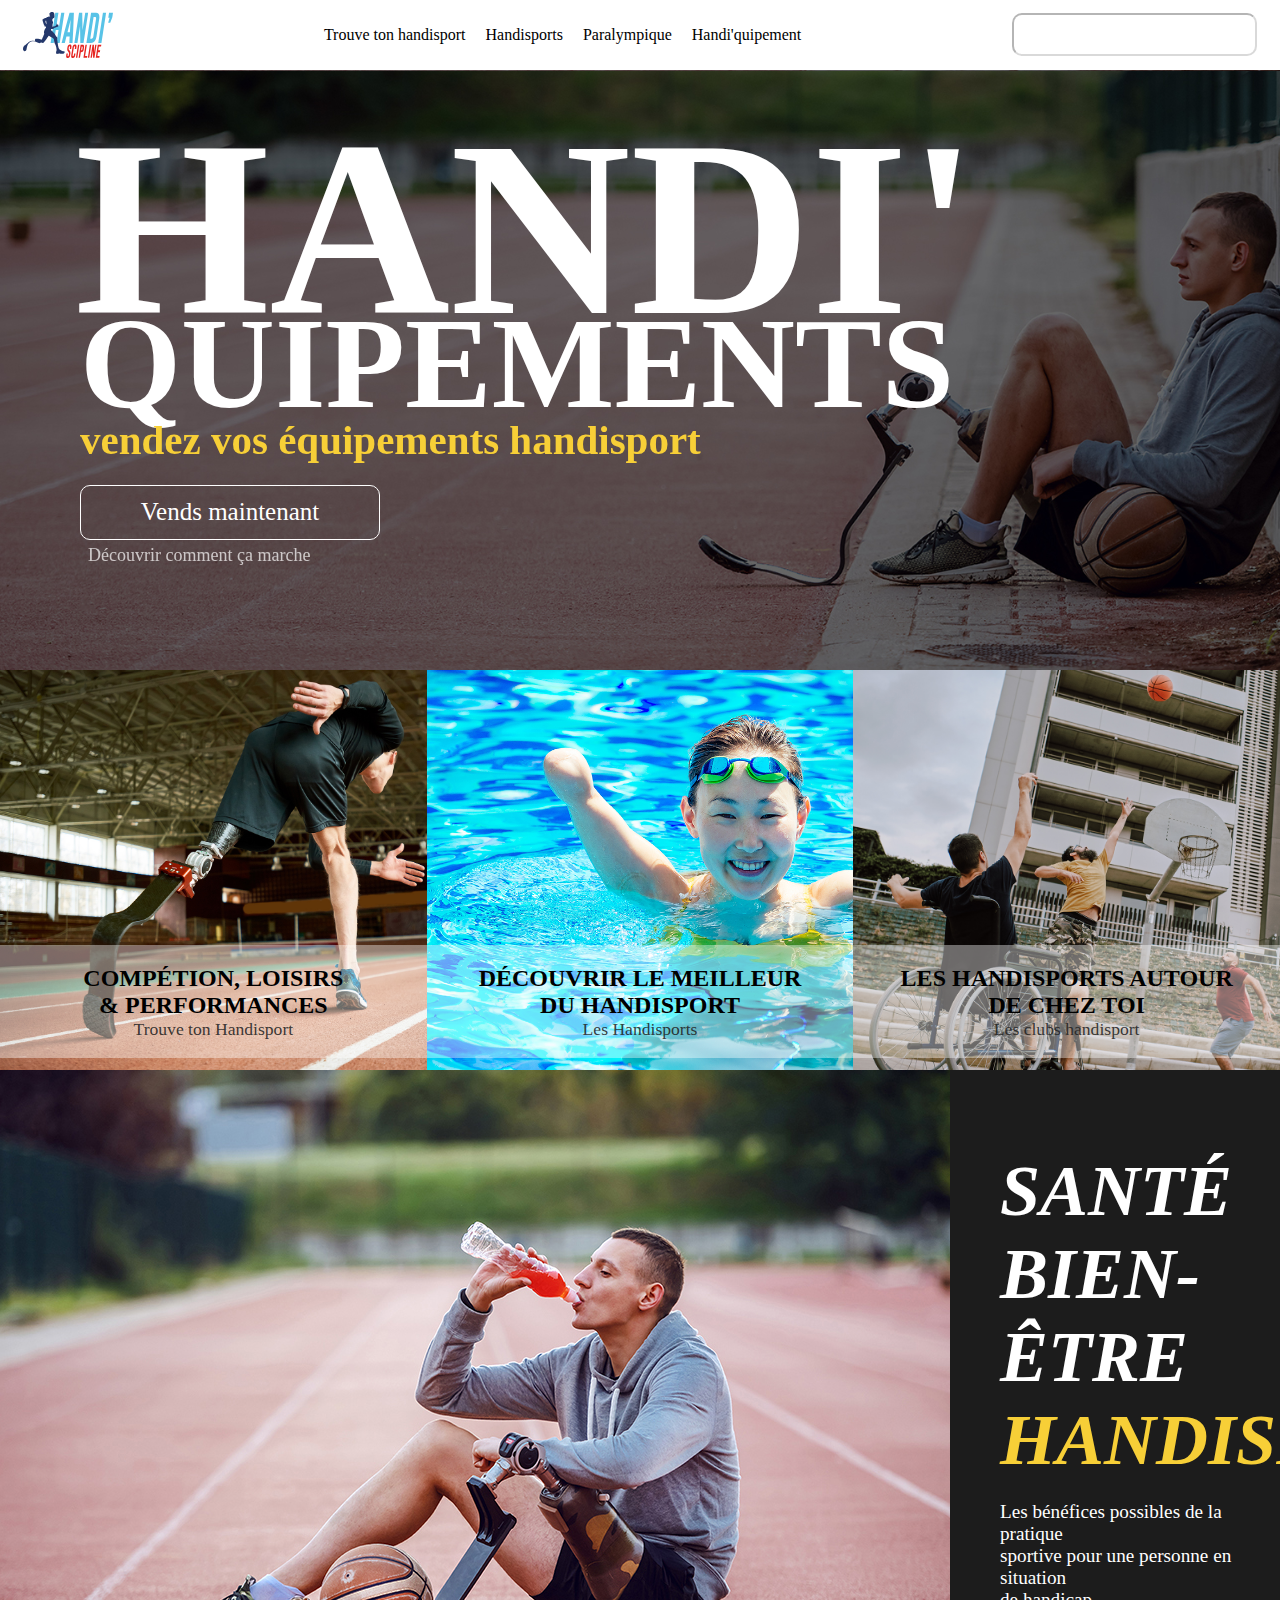
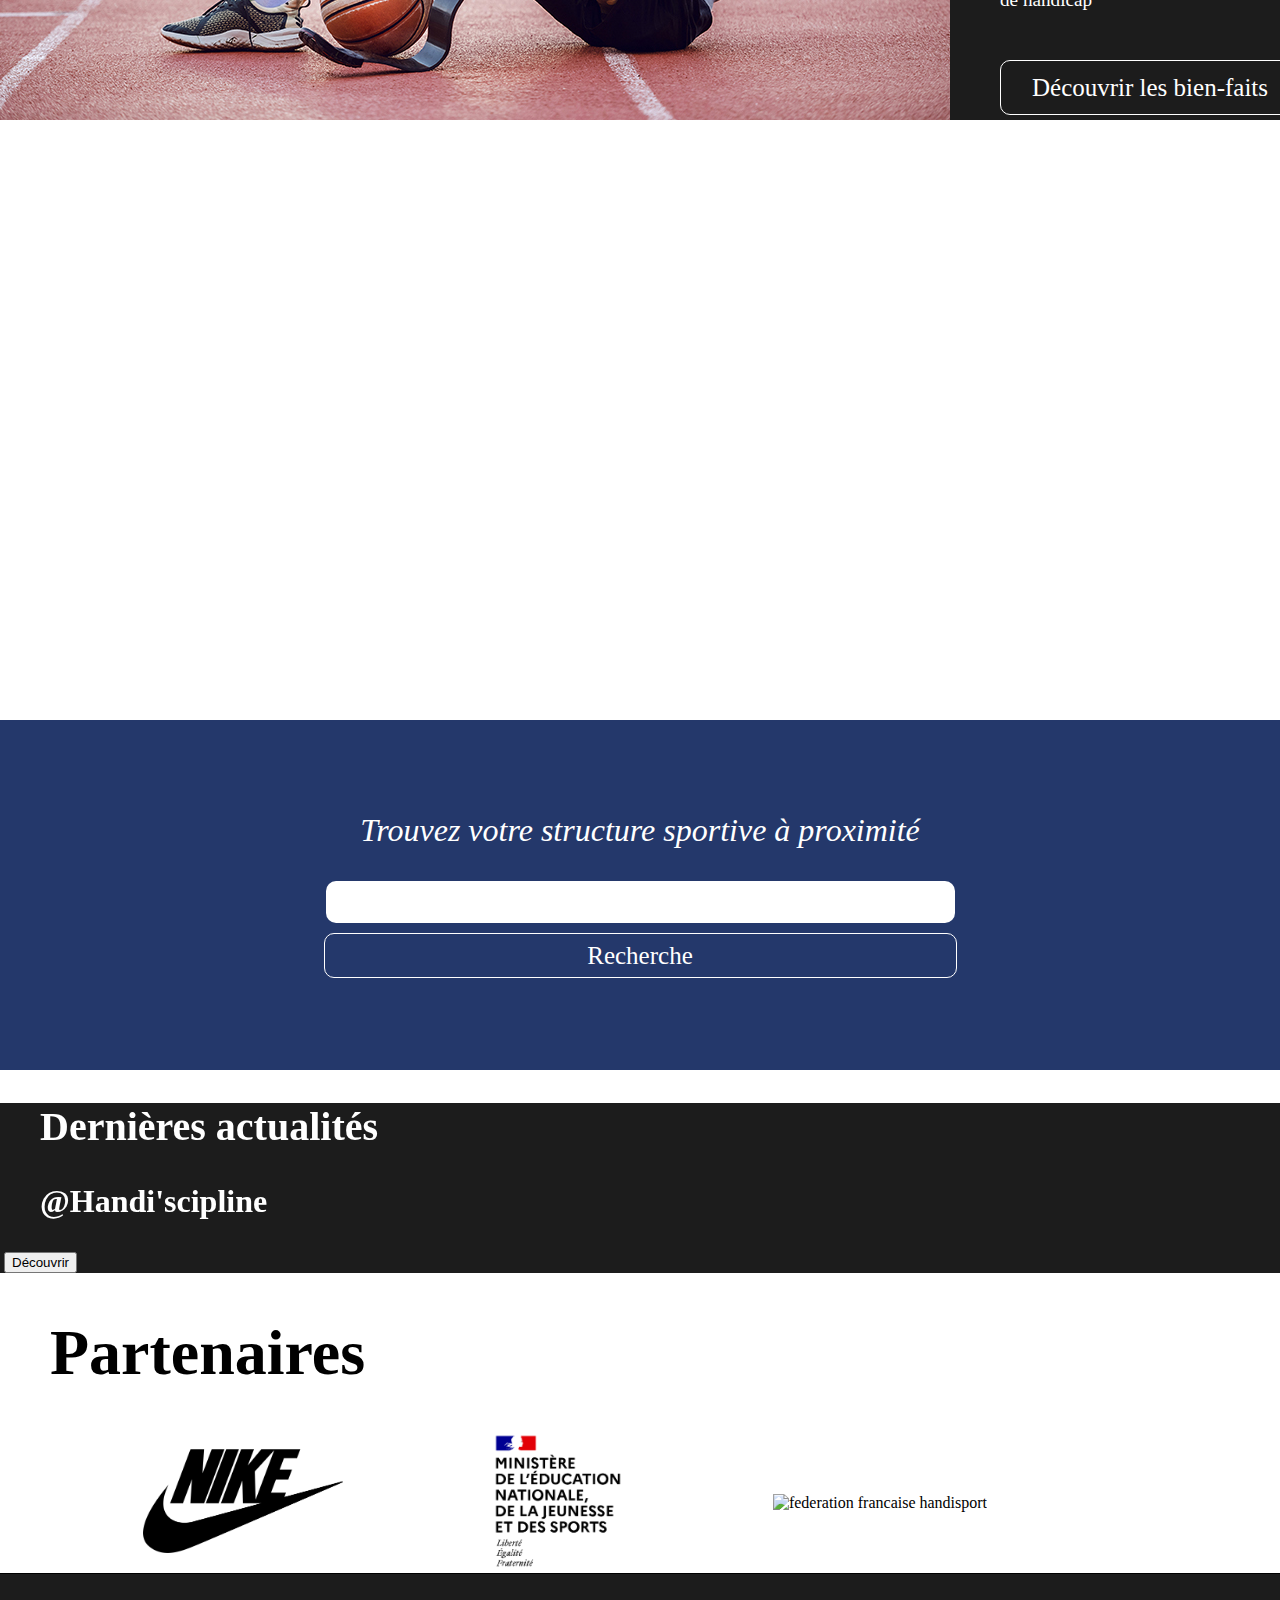
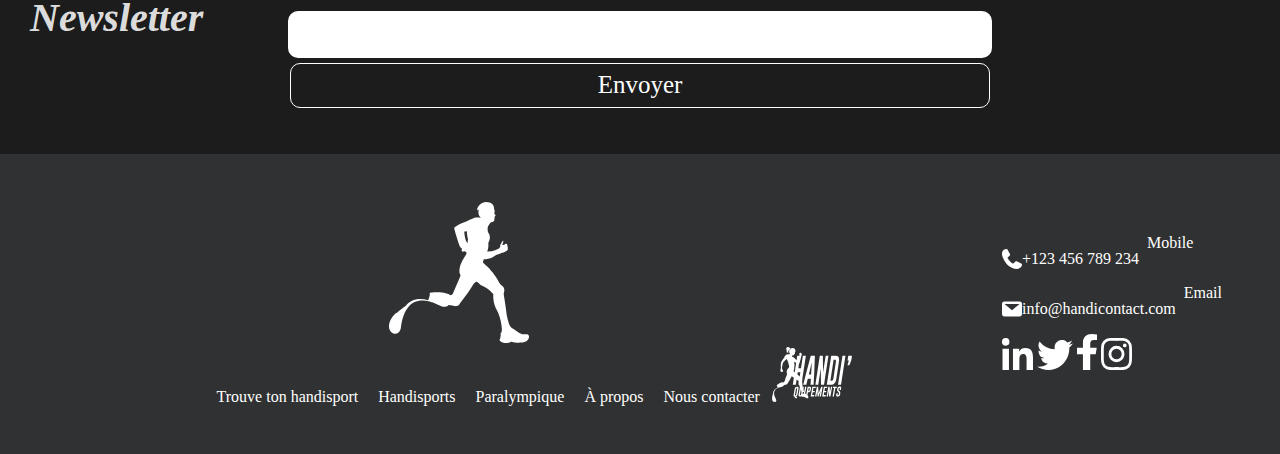
==== index.html @ fbd8753d "first commit" ====
<!DOCTYPE html>
<html lang="fr">
<head>
    <meta charset="UTF-8">
    <meta http-equiv="X-UA-Compatible" content="IE=edge">
    <meta name="viewport" content="width=device-width, initial-scale=1.0">

    <link rel="stylesheet" href="css/header.css">
    <link rel="stylesheet" href="css/accueil.css">
    <link rel="stylesheet" href="css/footer.css">
    <title>Accueil</title>
</head>
<body>

    <header>
            <img src="img/logo_handi_discipline.svg" alt="logo_handi_discipline">

                 <div class="bar_nav">
                            <a href="index.html">Trouve ton handisport</a>
                            <a href="handisports.html">Handisports</a>
                            <a href="#">Paralympique</a>
                            <a href="#">Handi'quipement</a>
                 </div>

             <input type="text" alt="Recherche">    
    </header>





    <div class="handi_equipement">

        <h1>HANDI'</h1> 
        
        <h2> QUIPEMENTS</h2>

        <h3>vendez vos équipements handisport</h3>
        
        <div class="button_equipement">
        <button>Vends maintenant</button>
        <a href="#">Découvrir comment ça marche</a>
    </div>
    </div>

    <div class="three_blocs">
        <div class="box1">
            <div class="white_opacity">
            <h2>COMPÉTION, LOISIRS</h2>
            <h2 class="position_h2"> & PERFORMANCES</h2>
            <p>Trouve ton Handisport</p>
            </div>
        </div>

        <div class="box2">
            <div class="white_opacity">
            <h2>DÉCOUVRIR LE MEILLEUR </h2>
            <h2 class="position_h2">DU HANDISPORT</h2>
            <p>Les Handisports</p>
            </div>
        </div>

        <div class="box3">
            <div class="white_opacity">
            <h2>LES HANDISPORTS AUTOUR</h2>
            <h2 class="position_h2"> DE CHEZ TOI</h2>
            <p>Les clubs handisport</p>
            </div>
        </div>

    </div>

   <div class="bien_etre">
       <div class="position_bien_etre">
    <h1>SANTÉ</h1>
    <h1>BIEN-ÊTRE</h1>
    <h2>HANDISPORT</h2>

    <p>Les bénéfices possibles de la pratique<br> sportive pour une personne en situation <br> de handicap</p>

    <button>Découvrir les bien-faits</button>
    </div>
    </div>



    <div class="temoignages">

    </div>

    <div class="club_proximite">
        <p>Trouvez votre structure sportive à proximité</p>
        <input type="text">
        <button> Recherche </button>
    </div>

    <div class="insta">
        <h2>Dernières actualités</h2>
        <h3>@Handi'scipline</h3>
        <img src="" alt="">
        <button>Découvrir</button>

    </div>

    <div class="partenaires">
        <h1>Partenaires</h1>
        <div class="logos_partenaires">
        <div class="nike">
        <img src="img/accueil/logo-nike.png" alt="nike">
    </div>

    <div class="ministere_sport">
        <img src="img/accueil/Ministere-Education-Nationale-Jeunesse-Sports.logo_.png" alt="Ministere des education nationale jeunesse sport">
    </div>

    <div class="federation_handisport">
        <img src="img/accueil/1200px-Fédération_française_handisport_logo_2009.png" alt="federation francaise handisport">
    </div>
    </div>
    </div> 
    
    <footer>
        <div class="newsletter">
            <h2>Newsletter</h2>

            <div class="button_newsletter">
            <input type="Email">
            <button>Envoyer</button>
            </div>
        </div>

        <div class="nav">

            <div class="gauche">
                <div class="logo_accueil">
                    <img src="img/logo_discpline_responsive.svg" alt="handi_discipline">
                </div>
                <div class="nav_bar">
                    <a href="#">Trouve ton handisport</a>
                    <a href="#">Handisports</a>
                    <a href="#">Paralympique</a>
                    <a href="#">À propos</a>
                    <a href="#">Nous contacter</a>
                    <img src="img/logo_equipement_responsive.svg" alt="handi_equipement">
                </div>
            </div>

            <div class="droite">
                <div class="mobile">
                    <img src="img/Path 110.svg" alt="logo_mobile">
                    <p>+123 456 789 234</p>
                    <a href="#" class="footer_a">Mobile</a>
                </div>
                <div class="mail">
                    <img src="img/Path 50.svg" alt="logo_email">
                    <p>info@handicontact.com</p>
                    <a href="#" class="footer_a">Email</a>

                </div>

                <div class="reseaux_sociaux">
                    <img src="img/Icon-in.svg" alt="linkedin">
                    <img src="img/Icon-twitter.svg" alt="twitter">
                    <img src="img/Icon-facebook-f.svg" alt="facebook">
                    <img src="img/Icon-instagram.svg" alt="">
        
                </div>
            </div>

        </div>
    </footer>
</body>
</html>
---- css/header.css ----
/*-- HEADER --*/

header{
    position: sticky;
    top: 0.1px;
    background-color: white;
    max-width: 1425px;
    height: 70px;

    display: flex;
    align-items: center;
    justify-content: space-between;

    
}

  header img {
      width: 90px;
      position: relative;
      top: auto; left: 23px;
  }

  header input{
    border-color: #a4a4a46b;
    border-radius: 10px;
    height: 30px;
    width: 220px;
    padding: 0.3rem;
    padding-left: 1rem;
    margin-bottom: 0.1rem;
    background-size: 20px;

    position: relative;
    right: 23px;

}


  a{
    text-decoration: none;
    color: black;
    padding-right: 0.5rem;
    padding-left: 0.5rem;
}

header a{
    font-size: 1rem;
    font-family: Corpid E1s Cd;

}
---- css/accueil.css ----
/*-- FONT --*/
@font-face {
    font-family: "Gobold Italic";
    src: url("/fonts/Gobold Regular Italic.otf") format("otf"),    
  }
  
  @font-face {
    font-family: "Gobold Regular";
    src: url("/fonts/Gobold Regular.otf") format("otf"); 
}




/*-- PAGE D'ACCUEIL--*/



body{
    max-width: 1425px;
    margin: 0;
}
body h1{
    font-size: 4rem;
}
body h2{
    font-size: 2.5rem;
}
Body h3{
    font-size: 2rem;
}
body p{
    font-size: 1rem;
}
.handi_equipement{
    background-image: url(../img/accueil/handi_equipement.jpg);
    background-position-y: 1px;

    background-size: 1655px;
    height: 600px;
    font-family: Rockstar;
   
}

.handi_equipement h1{
    margin: 0;
    color: white;
    font-size: 250px;
    margin-left: 60px;
    padding: 15px;
}
.handi_equipement h2{
    color: white;
    font-size: 130px;
    margin-left: 80px;
    margin-top: -100px;
}
.handi_equipement h3{
    font-family: Gobold;
    font-size: 41px;
    color: #F7CF37;

    margin-left: 40px;
    margin-top: -130px;
}

.handi_equipement button{

    height: 55px;
    width: 300px;

    border: solid 1px white;
    border-radius: 10px;
    background: none;

    font-family: Corpid E1s Cd light;
    font-size: 25px;
    color: white;


    margin-left: 80px;
    margin-top: -20px;

}

.button_equipement{
    display: flex;
    flex-direction: column;
    
}

.handi_equipement a{
    text-decoration: none;
    color: white;
    opacity: 70%;

    font-family: Corpid E1s Cd light;
    font-size: 18px;

    margin-left: 80px;
    margin-top: 5px;

  
}


.three_blocs img{
    width: 475px;
    margin-top:-11px;
}

.three_blocs{
    display: flex;
    height: 400px;
}

.box1{
    background-image: url(../img/accueil/trouve_ton_handisport.jpg) ;
    
    width: 700px;
    background-size: 600px;
    
    

}

.box1 h2{
    font-family: gobold;
    font-size: 1.5rem;
    margin-bottom: 0;

}

.box1 p{
    font-family: Corpid E1s Cd;
    font-style: light;
    font-size: 1.1rem;

    color: #212121DE;


    margin-top: 0;

}

.white_opacity{
    background: rgba(255, 255, 255, 0.4);
    display: flex;
    flex-direction: column;
    align-items: center;

    margin-top: 275px;

}

.box2{
    background-image: url(../img/accueil/les_handisports.jpg) ;

    width: 700px;
    background-size: 600px;
    
}

.box2 h2{
    font-family: gobold;
    font-size: 1.5rem;
    margin-bottom: 0;
}
.box2 p{
    font-family: Corpid E1s Cd;
    font-style: light;
    font-size: 1.1rem;

    color: #212121DE;

    margin-top: 0;

}

.box3{
    background-image: url(../img/accueil/club_handisport.jpg) ;

    width: 700px;
    background-size: 600px;

}

.box3 h2{
    font-family: gobold;
    font-size: 1.5rem;
    margin-bottom: 0;


}
.box3 p{
    font-family: Corpid E1s Cd;
    font-style: light;
    font-size: 1.1rem;

    color: #212121DE;


    margin-top: 0;

}

.position_h2{
    margin-bottom: 0;
    margin-top: 0;
}

.bien_etre{
    background-image: url(../img/accueil/bien_etre.jpg);
    background-position-x: -42px;
    height: 650px;
}
.bien_etre h1{
    margin: 0;

    font-family: gobold;
    font-style: italic;
    color: white;
    font-size: 4.5rem;
}

.bien_etre h2{
    margin: 0;

    font-family: gobold;
    font-style: italic;
    color: #F7CF37;
    font-size: 4.5rem;
}

.bien_etre p{
    font-family: Corpid E1s Cd light;
    color: white;

    font-size: 1.2rem;
}

.bien_etre button{

    height: 55px;
    width: 300px;

    border: solid 1px white;
    border-radius: 10px;
    background: none;

    font-family: Corpid E1s Cd light;
    font-size: 25px;
    color: white;

    margin-top: 30px;

}
.position_bien_etre{
    padding-top: 80px;
    margin-left: 1000px;
}


.temoignages
{
    background: white;
    height: 600px;
}

.club_proximite{
    height: 350px;

    background: #24386B;
    color: white;

    display: flex;
    flex-direction: column;
    align-items: center;
    justify-content: center;
}

.club_proximite p {
    margin-top: 0;
font-size: 2rem;
font-family: gobold;
font-style: italic;
}

.club_proximite input{
    width: 625px;
    height: 40px;
    border: none;
    border-radius: 10px;
}

.club_proximite button{
    width: 633px;
    height: 430px;
    height: 45px;
    font-size: 1rem;
    margin-top: 10px;

    border: solid 1px white;
    border-radius: 10px;
    background: none;

    font-family: Corpid E1s Cd light;
    font-size: 25px;
    color: white;
}

.insta{
    background: #1C1C1C;
   
}

.insta h2, h3{
   color: white;
   position: relative;
   left: 40px;
}
.insta h2{
    font-family: gobold;
}

.insta h3{
    font-family: roboto;
}


.partenaires h1{
    font-family: gobold;
    margin-left: 50px;

}
.logos_partenaires{
    display: flex;
    align-items: center;
    justify-content: center;
}

.logos_partenaires img{
    margin-right: 150px;
}

.nike img{
    width: 200px;
}

.ministere_sport img{
    width: 130px;
}

.federation_handisport img{
    width: 250px;
}
---- css/footer.css ----
/*-- FONT --*/
@font-face {
    font-family: "Gobold-Italic";
    src: url("../fonts/Gobold Regular Italic.otf") format("otf"),    
  }
  
  @font-face {
    font-family: "Gobold-Regular";
    src: url("../fonts/Gobold Regular.otf") format("otf"); 
}

/*-- FOOTER --*/

.newsletter{
    background:#1C1C1C;
    border-top-width: 1px;
border-top-style: solid;
border-bottom-width: 0px;
border-bottom-style: solid;

height: 180px;
}


.newsletter h2{
    margin-top: 20px;
    margin-bottom:0 ;
    margin-left: 30px;
    
    font-family: Gobold;
    font-style: italic;
    color:#ffffffde;

}
.button_newsletter{
    display: flex;
    flex-direction:column ;
    align-items: center;

    margin-top: -30px;
}

.button_newsletter input{
    width: 700px;
    height: 45px;
    border: none;
    border-radius: 10px;


    
}

.button_newsletter button{
width: 700px;
height: 45px;
margin-top: 5px;


border: solid 1px white;
border-radius: 10px;
background: none;

font-family: Corpid E1s Cd light;
font-size: 25px;
color: white;
}

.nav{
    background: #303132;
    color: white;
    display: flex;
    align-items: center;
    justify-content: right;

    height: 300px;
}
.nav_bar a{
    text-decoration: none;
    color:white;
    padding-right: 0.5rem;
    padding-left: 0.5rem;

    font-family: Corpid E1s Cd;
}

.logo_accueil{
    width: 140px;
}

.nav_bar img{
    width: 80px;
}


.droite{
    margin-right: 50px;
}
.gauche{
    margin-right: 50px;
   
}

.logo_accueil{
    position: relative;
    left: 180px;
}
.nav_bar{
    margin-right: 100px;
}

.mobile{
    display: flex;
    
}

.mail{
    display: flex;
}

.footer_a{
    text-decoration: none;
    color:white;
    padding-right: 0.5rem;
    padding-left: 0.5rem;

    font-family: Corpid E1s Cd;
}
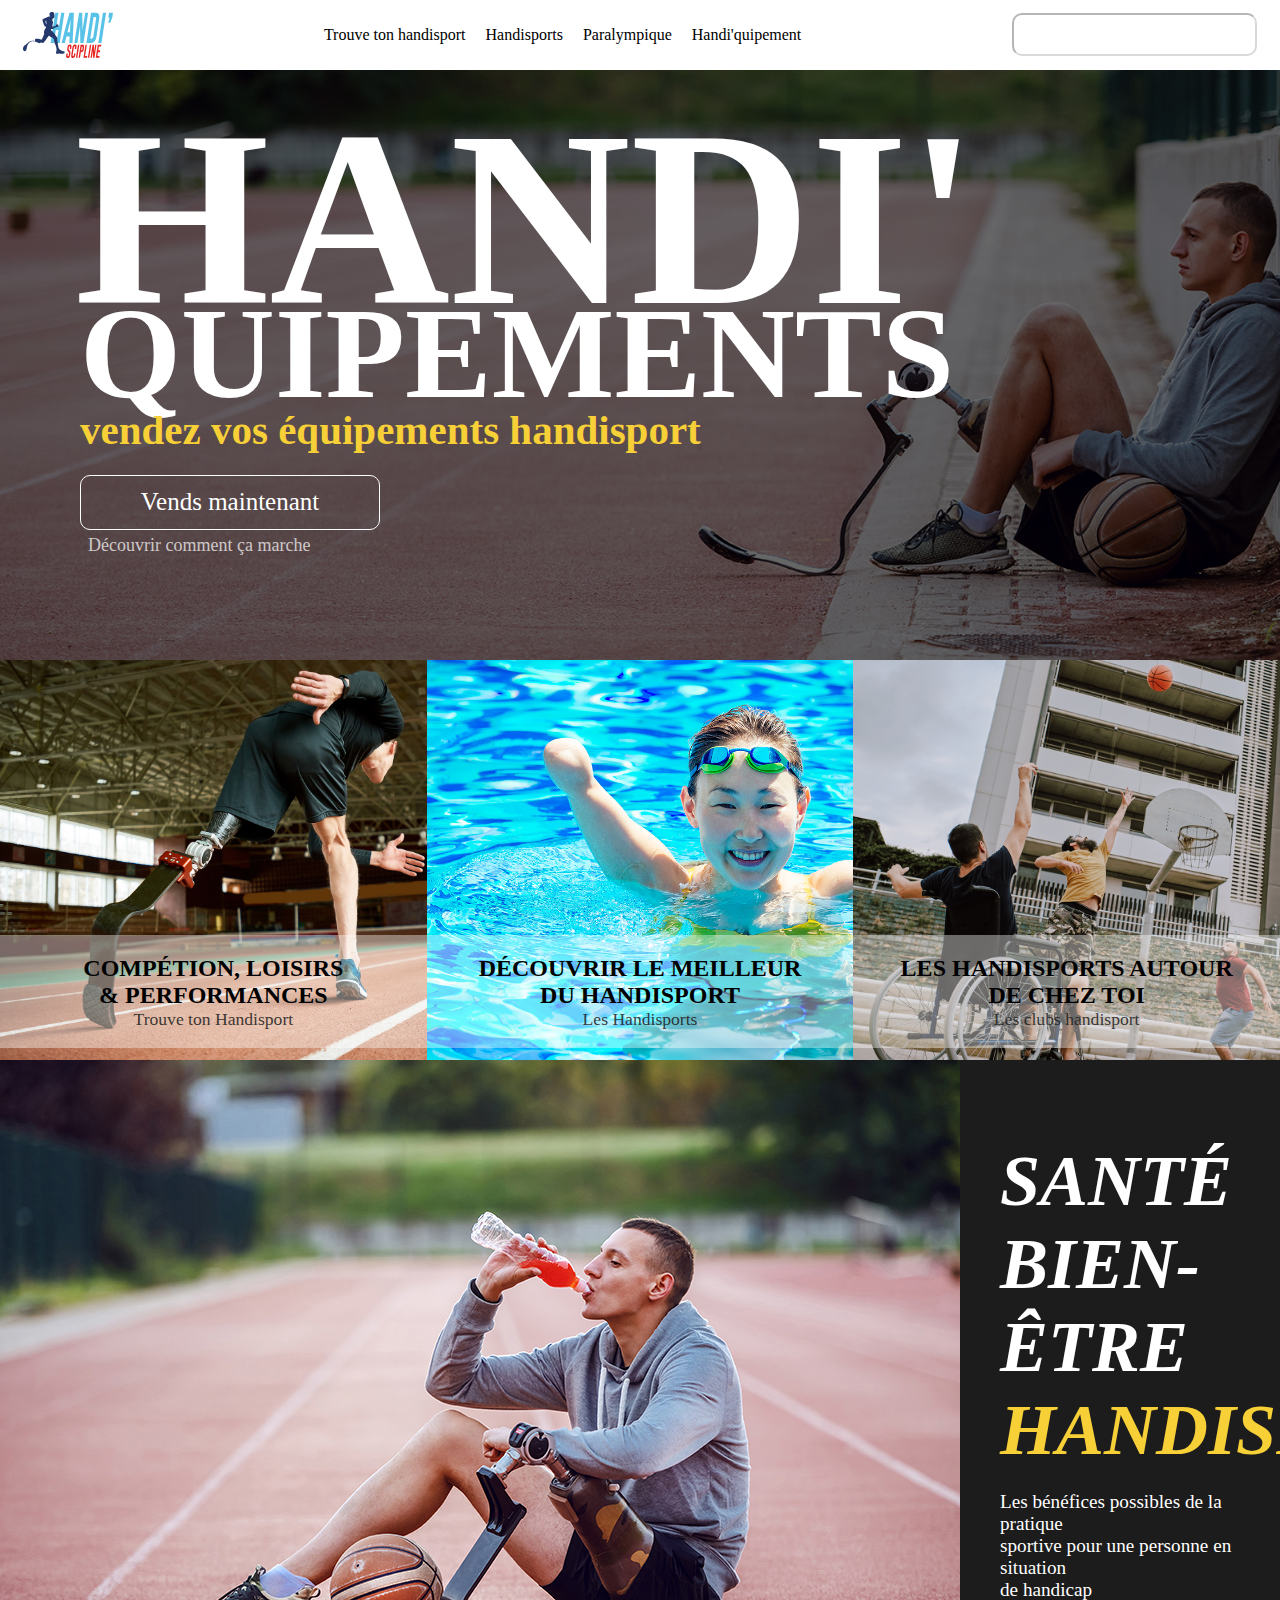
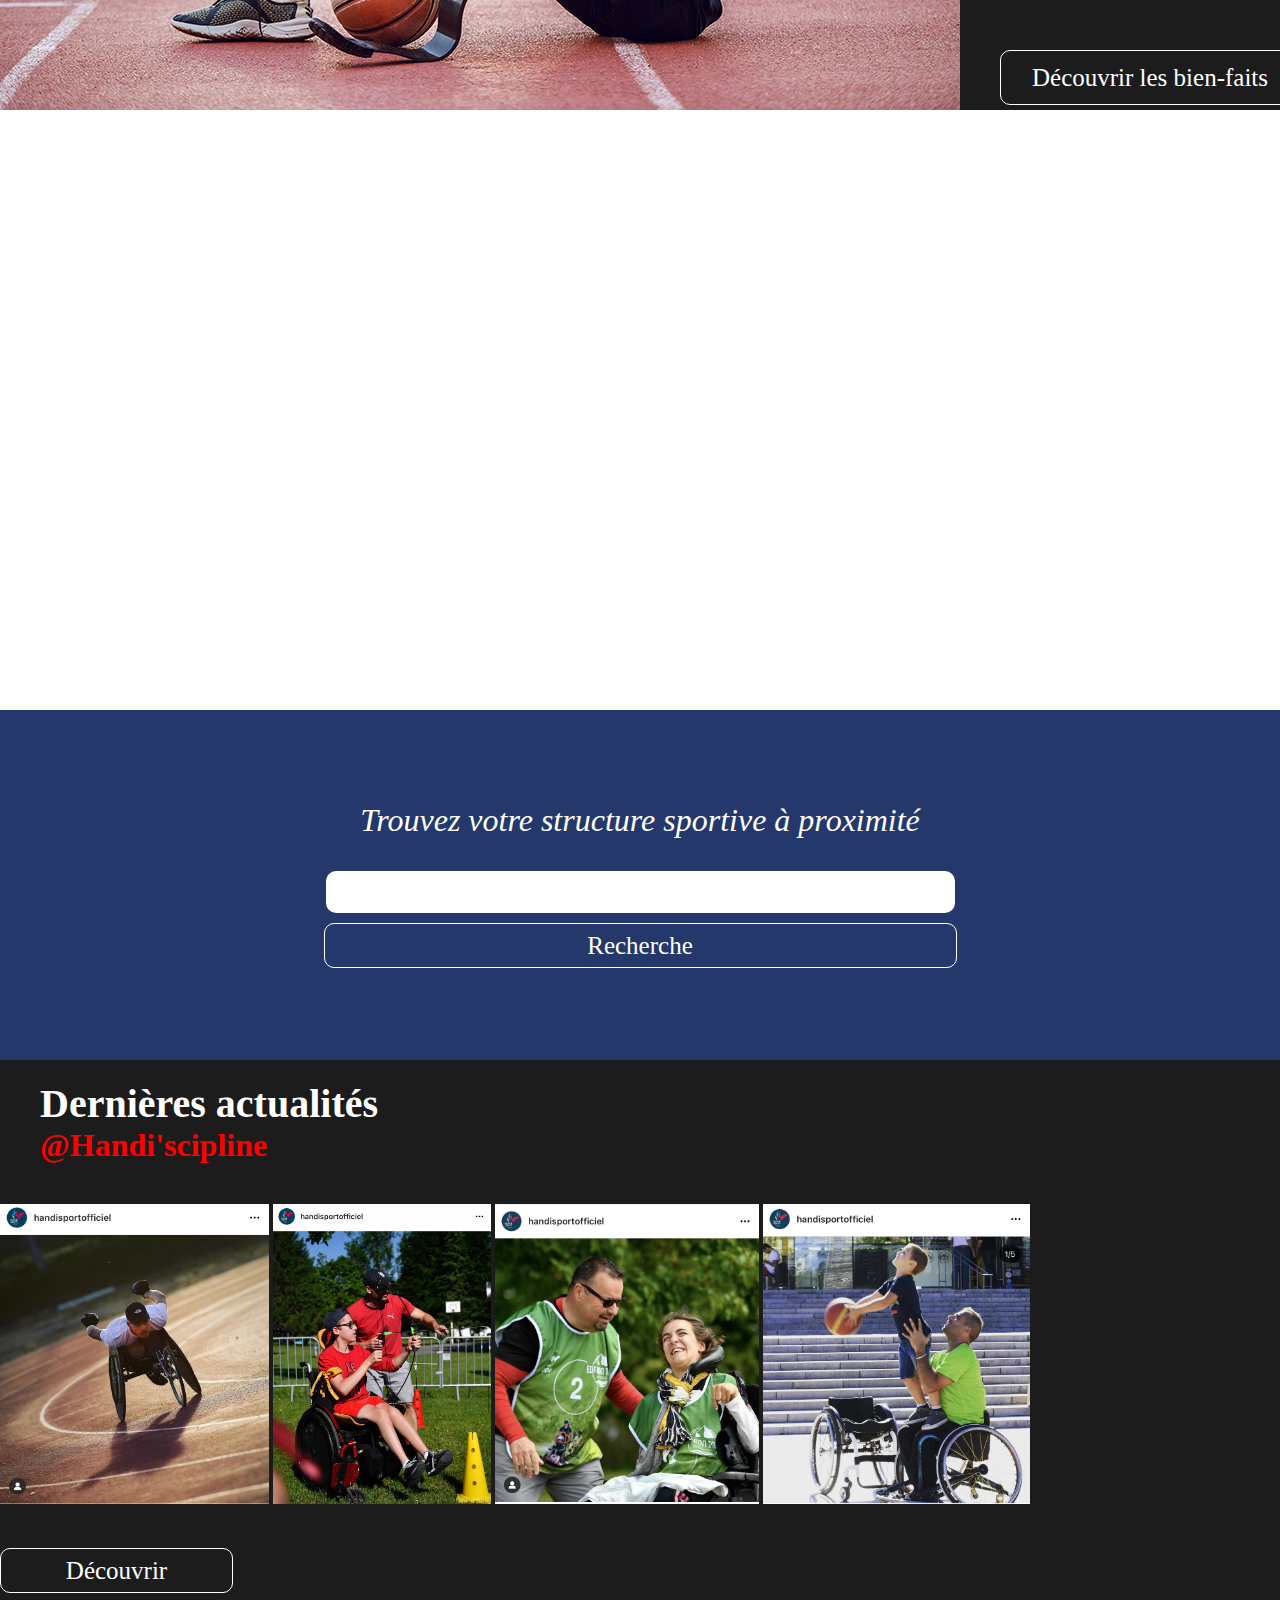
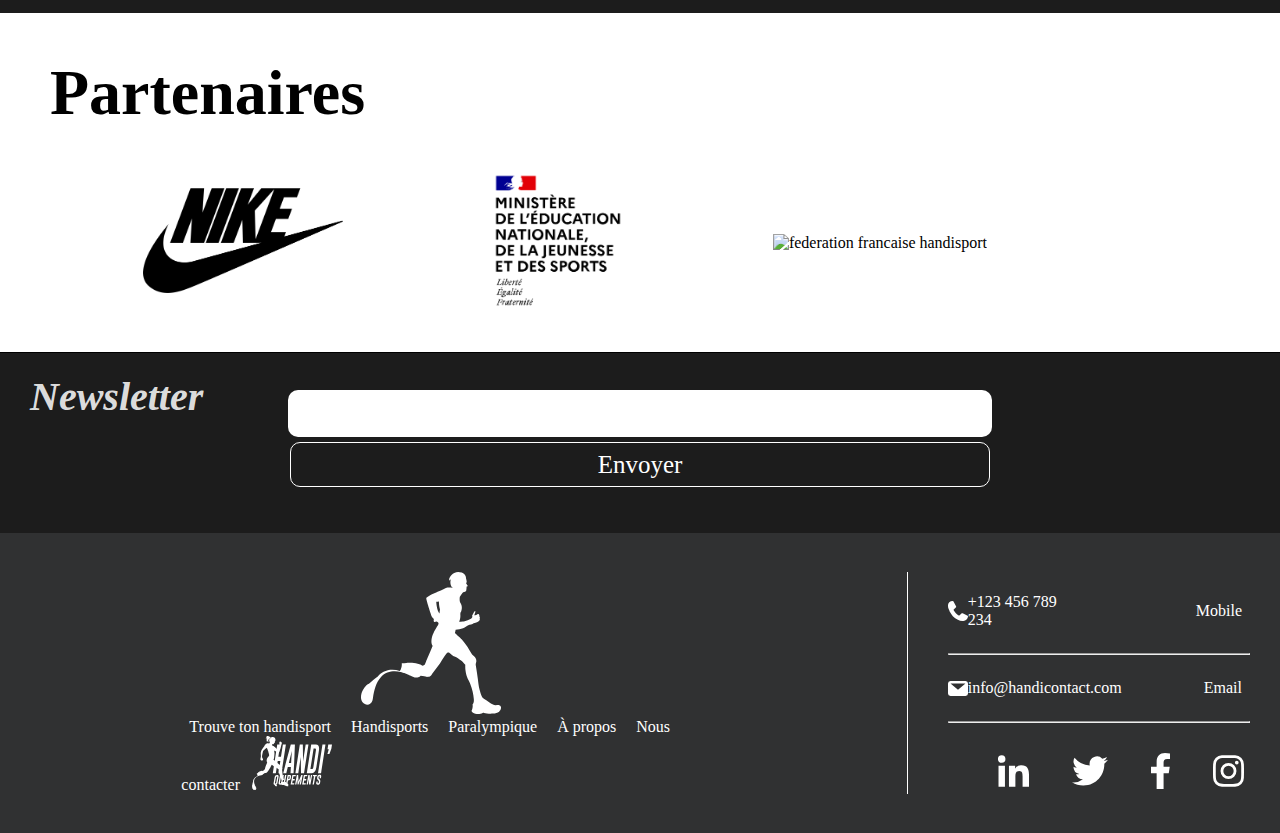
==== commit 823e6f4c: "mise à jour" ====
--- a/index.html
+++ b/index.html
@@ -1,5 +1,6 @@
 <!DOCTYPE html>
 <html lang="fr">
+
 <head>
     <meta charset="UTF-8">
     <meta http-equiv="X-UA-Compatible" content="IE=edge">
@@ -10,19 +11,20 @@
     <link rel="stylesheet" href="css/footer.css">
     <title>Accueil</title>
 </head>
+
 <body>
 
     <header>
-            <img src="img/logo_handi_discipline.svg" alt="logo_handi_discipline">
+        <img src="img/logo_handi_discipline.svg" alt="logo_handi_discipline">
 
-                 <div class="bar_nav">
-                            <a href="index.html">Trouve ton handisport</a>
-                            <a href="handisports.html">Handisports</a>
-                            <a href="#">Paralympique</a>
-                            <a href="#">Handi'quipement</a>
-                 </div>
+        <div class="bar_nav">
+            <a href="index.html">Trouve ton handisport</a>
+            <a href="handisports.html">Handisports</a>
+            <a href="#">Paralympique</a>
+            <a href="#">Handi'quipement</a>
+        </div>
 
-             <input type="text" alt="Recherche">    
+        <input type="text" alt="Recherche">
     </header>
 
 
@@ -31,55 +33,55 @@
 
     <div class="handi_equipement">
 
-        <h1>HANDI'</h1> 
-        
+        <h1>HANDI'</h1>
+
         <h2> QUIPEMENTS</h2>
 
         <h3>vendez vos équipements handisport</h3>
-        
+
         <div class="button_equipement">
-        <button>Vends maintenant</button>
-        <a href="#">Découvrir comment ça marche</a>
-    </div>
+            <button>Vends maintenant</button>
+            <a href="#">Découvrir comment ça marche</a>
+        </div>
     </div>
 
     <div class="three_blocs">
         <div class="box1">
             <div class="white_opacity">
-            <h2>COMPÉTION, LOISIRS</h2>
-            <h2 class="position_h2"> & PERFORMANCES</h2>
-            <p>Trouve ton Handisport</p>
+                <h2>COMPÉTION, LOISIRS</h2>
+                <h2 class="position_h2"> & PERFORMANCES</h2>
+                <p>Trouve ton Handisport</p>
             </div>
         </div>
 
         <div class="box2">
             <div class="white_opacity">
-            <h2>DÉCOUVRIR LE MEILLEUR </h2>
-            <h2 class="position_h2">DU HANDISPORT</h2>
-            <p>Les Handisports</p>
+                <h2>DÉCOUVRIR LE MEILLEUR </h2>
+                <h2 class="position_h2">DU HANDISPORT</h2>
+                <p>Les Handisports</p>
             </div>
         </div>
 
         <div class="box3">
             <div class="white_opacity">
-            <h2>LES HANDISPORTS AUTOUR</h2>
-            <h2 class="position_h2"> DE CHEZ TOI</h2>
-            <p>Les clubs handisport</p>
+                <h2>LES HANDISPORTS AUTOUR</h2>
+                <h2 class="position_h2"> DE CHEZ TOI</h2>
+                <p>Les clubs handisport</p>
             </div>
         </div>
 
     </div>
 
-   <div class="bien_etre">
-       <div class="position_bien_etre">
-    <h1>SANTÉ</h1>
-    <h1>BIEN-ÊTRE</h1>
-    <h2>HANDISPORT</h2>
+    <div class="bien_etre">
+        <div class="position_bien_etre">
+            <h1>SANTÉ</h1>
+            <h1>BIEN-ÊTRE</h1>
+            <h2>HANDISPORT</h2>
 
-    <p>Les bénéfices possibles de la pratique<br> sportive pour une personne en situation <br> de handicap</p>
+            <p>Les bénéfices possibles de la pratique<br> sportive pour une personne en situation <br> de handicap</p>
 
-    <button>Découvrir les bien-faits</button>
-    </div>
+            <button>Découvrir les bien-faits</button>
+        </div>
     </div>
 
 
@@ -95,9 +97,19 @@
     </div>
 
     <div class="insta">
+        <div class="insta_description">
         <h2>Dernières actualités</h2>
         <h3>@Handi'scipline</h3>
-        <img src="" alt="">
+        </div>
+
+        <div class="insta_img">
+        <img src="img/accueil/IMG_0633.jpg" alt="insta">
+        <img src="img/accueil/IMG_0634.png" alt="insta">
+        <img src="img/accueil/IMG_0635.PNG" alt="insta">
+        <img src="img/accueil/IMG_0636.PNG" alt="insta">
+         </div>
+
+
         <button>Découvrir</button>
 
     </div>
@@ -105,33 +117,36 @@
     <div class="partenaires">
         <h1>Partenaires</h1>
         <div class="logos_partenaires">
-        <div class="nike">
-        <img src="img/accueil/logo-nike.png" alt="nike">
+            <div class="nike">
+                <img src="img/accueil/logo-nike.png" alt="nike">
+            </div>
+
+            <div class="ministere_sport">
+                <img src="img/accueil/Ministere-Education-Nationale-Jeunesse-Sports.logo_.png"
+                    alt="Ministere des education nationale jeunesse sport">
+            </div>
+
+            <div class="federation_handisport">
+                <img src="img/accueil/1200px-Fédération_française_handisport_logo_2009.png"
+                    alt="federation francaise handisport">
+            </div>
+        </div>
     </div>
 
-    <div class="ministere_sport">
-        <img src="img/accueil/Ministere-Education-Nationale-Jeunesse-Sports.logo_.png" alt="Ministere des education nationale jeunesse sport">
-    </div>
-
-    <div class="federation_handisport">
-        <img src="img/accueil/1200px-Fédération_française_handisport_logo_2009.png" alt="federation francaise handisport">
-    </div>
-    </div>
-    </div> 
-    
     <footer>
         <div class="newsletter">
             <h2>Newsletter</h2>
 
             <div class="button_newsletter">
-            <input type="Email">
-            <button>Envoyer</button>
+                <input type="Email">
+                <button>Envoyer</button>
             </div>
         </div>
 
         <div class="nav">
 
             <div class="gauche">
+                <div class="element_gauche">
                 <div class="logo_accueil">
                     <img src="img/logo_discpline_responsive.svg" alt="handi_discipline">
                 </div>
@@ -144,30 +159,41 @@
                     <img src="img/logo_equipement_responsive.svg" alt="handi_equipement">
                 </div>
             </div>
+            </div>
 
             <div class="droite">
                 <div class="mobile">
-                    <img src="img/Path 110.svg" alt="logo_mobile">
-                    <p>+123 456 789 234</p>
+
+                    <div class="left_mobile">
+                        <img src="img/Path 110.svg" alt="logo_mobile">
+                        <p>+123 456 789 234</p>
+                    </div>
                     <a href="#" class="footer_a">Mobile</a>
                 </div>
+
+                <hr>
+
                 <div class="mail">
-                    <img src="img/Path 50.svg" alt="logo_email">
-                    <p>info@handicontact.com</p>
+                    <div class="left_mail">
+                        <img src="img/Path 50.svg" alt="logo_email">
+                        <p>info@handicontact.com</p>
+                    </div>
                     <a href="#" class="footer_a">Email</a>
+                </div>
 
-                </div>
+                <hr>
 
                 <div class="reseaux_sociaux">
                     <img src="img/Icon-in.svg" alt="linkedin">
                     <img src="img/Icon-twitter.svg" alt="twitter">
                     <img src="img/Icon-facebook-f.svg" alt="facebook">
                     <img src="img/Icon-instagram.svg" alt="">
-        
+
                 </div>
             </div>
 
         </div>
     </footer>
 </body>
+
 </html>--- a/css/header.css
+++ b/css/header.css
@@ -1,15 +1,17 @@
 /*-- HEADER --*/
 
 header{
-    position: sticky;
+    position: fixed;
     top: 0.1px;
     background-color: white;
-    max-width: 1425px;
+    width: 100%;
     height: 70px;
 
     display: flex;
     align-items: center;
     justify-content: space-between;
+
+    z-index: 60;
 
     
 }
--- a/css/accueil.css
+++ b/css/accueil.css
@@ -17,7 +17,7 @@
 
 
 body{
-    max-width: 1425px;
+    overflow-x: hidden;
     margin: 0;
 }
 body h1{
@@ -39,6 +39,8 @@
     background-size: 1655px;
     height: 600px;
     font-family: Rockstar;
+
+    margin-top: 60px;
    
 }
 
@@ -211,7 +213,7 @@
 
 .bien_etre{
     background-image: url(../img/accueil/bien_etre.jpg);
-    background-position-x: -42px;
+    background-position-x: -32px;
     height: 650px;
 }
 .bien_etre h1{
@@ -321,11 +323,39 @@
 }
 .insta h2{
     font-family: gobold;
+    margin: 0;
+    padding-top: 20px;
 }
 
 .insta h3{
-    font-family: roboto;
-}
+    font-family:Corpid E1s Cd light;
+    color: red;
+    margin: 0;
+    margin-bottom: 40px;
+}
+
+.insta img{
+    height: 300px;
+    margin-bottom: 30px;
+}
+
+.insta button{
+    width: 233px;
+    height: 430px;
+    height: 45px;
+    font-size: 1rem;
+    margin-top: 10px;
+    margin-bottom: 20px;
+
+    border: solid 1px white;
+    border-radius: 10px;
+    background: none;
+
+    font-family: Corpid E1s Cd light;
+    font-size: 25px;
+    color: white;
+}
+
 
 
 .partenaires h1{
@@ -337,6 +367,7 @@
     display: flex;
     align-items: center;
     justify-content: center;
+    margin-bottom: 40px;
 }
 
 .logos_partenaires img{
--- a/css/footer.css
+++ b/css/footer.css
@@ -70,7 +70,7 @@
     color: white;
     display: flex;
     align-items: center;
-    justify-content: right;
+
 
     height: 300px;
 }
@@ -91,30 +91,64 @@
     width: 80px;
 }
 
+.gauche{
+    flex: 3;
+    border-right: solid 1px;
+    margin-right: 40px;
+}
+
+.element_gauche{
+    width: 60%;
+    margin: auto;
+
+}
 
 .droite{
-    margin-right: 50px;
+   flex: 1;
+   padding-right: 30px;
 }
-.gauche{
-    margin-right: 50px;
-   
-}
+
 
 .logo_accueil{
     position: relative;
     left: 180px;
 }
-.nav_bar{
-    margin-right: 100px;
-}
+
 
 .mobile{
     display: flex;
+    align-items: center;
+    justify-content: space-between;
+
     
+}
+
+.left_mobile{
+    display: flex;
+    align-items: center;
+    
+    
+    width: 45%;
+
+    justify-content: space-between;
+
 }
 
 .mail{
     display: flex;
+    align-items: center;
+    justify-content: space-between;
+}
+
+.left_mail{
+    display: flex;
+    align-items: center;
+    
+    
+    width: 57%;
+
+    justify-content: space-between;
+
 }
 
 .footer_a{
@@ -124,4 +158,15 @@
     padding-left: 0.5rem;
 
     font-family: Corpid E1s Cd;
+}
+
+.reseaux_sociaux{
+    display: flex;
+    justify-content: space-between;
+
+    padding-left: 50px;
+    padding-right: 6px;
+
+    margin-top: 30px;
+
 }